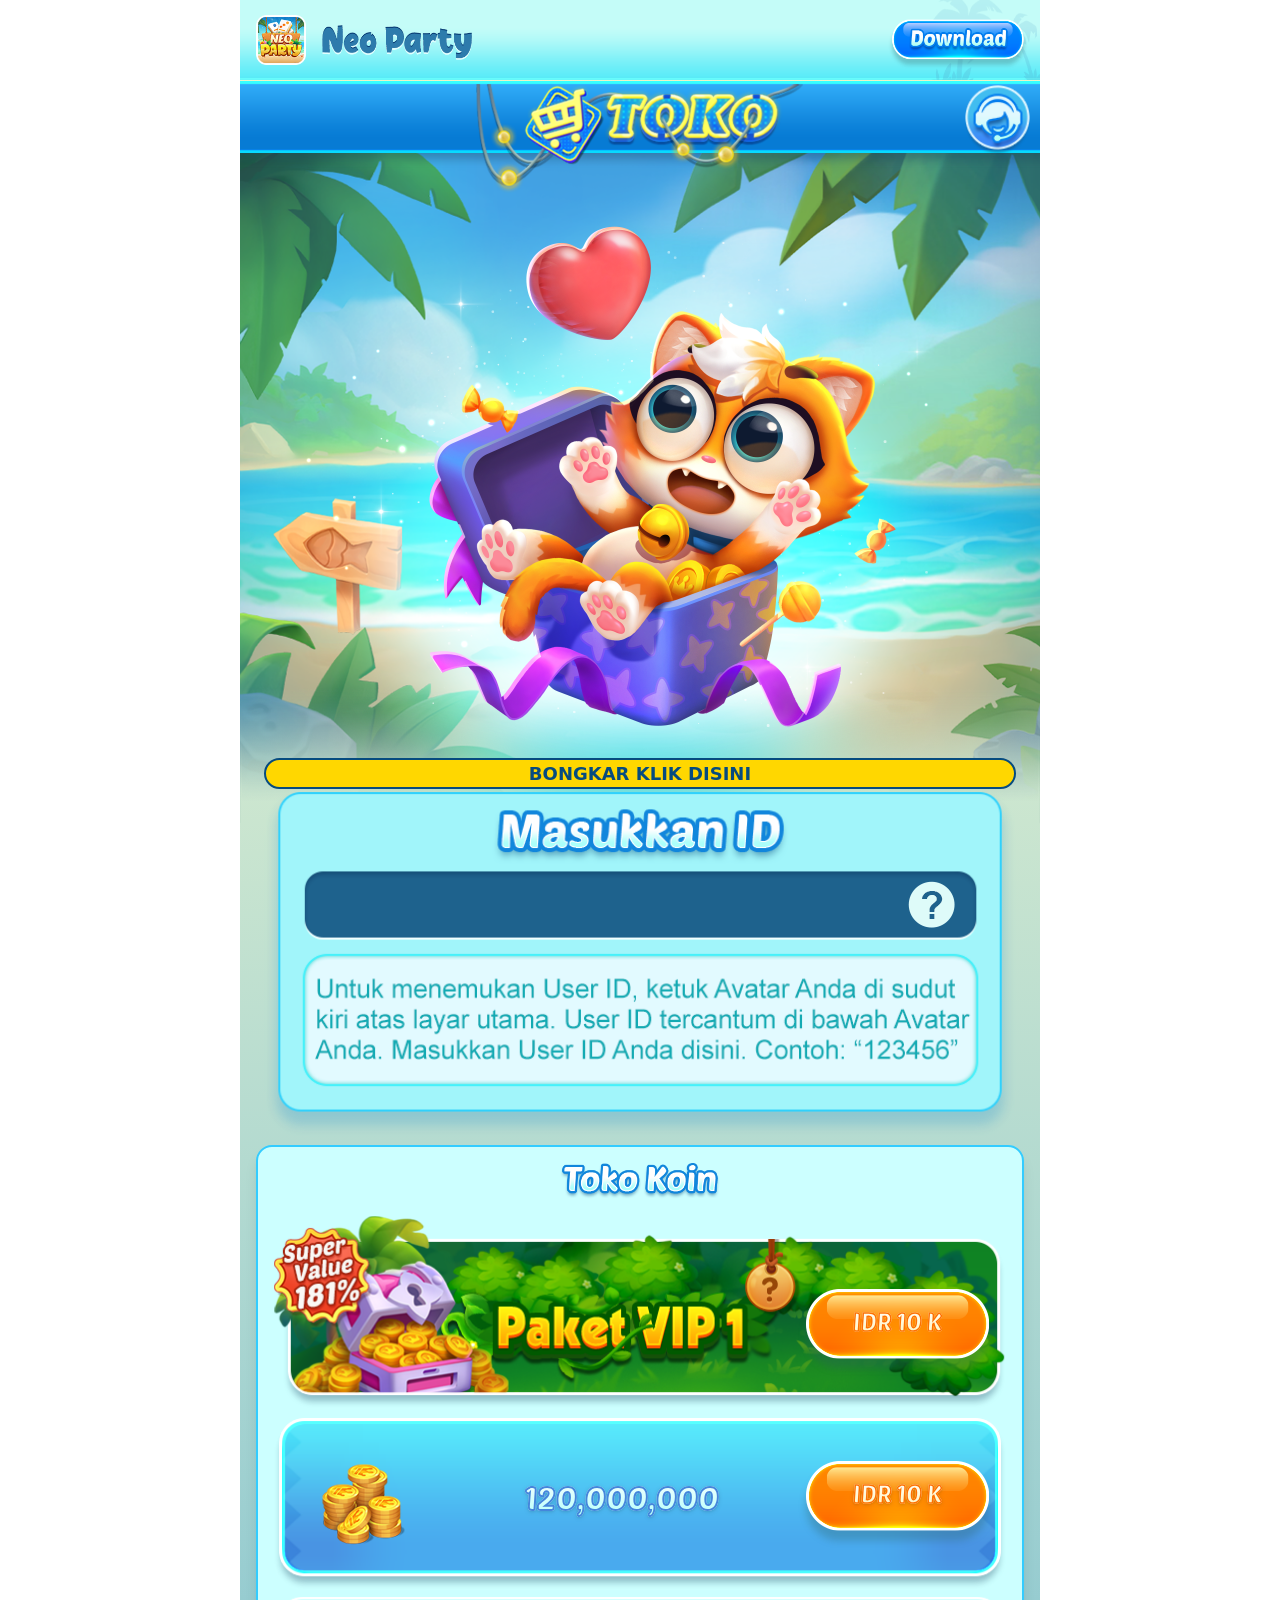
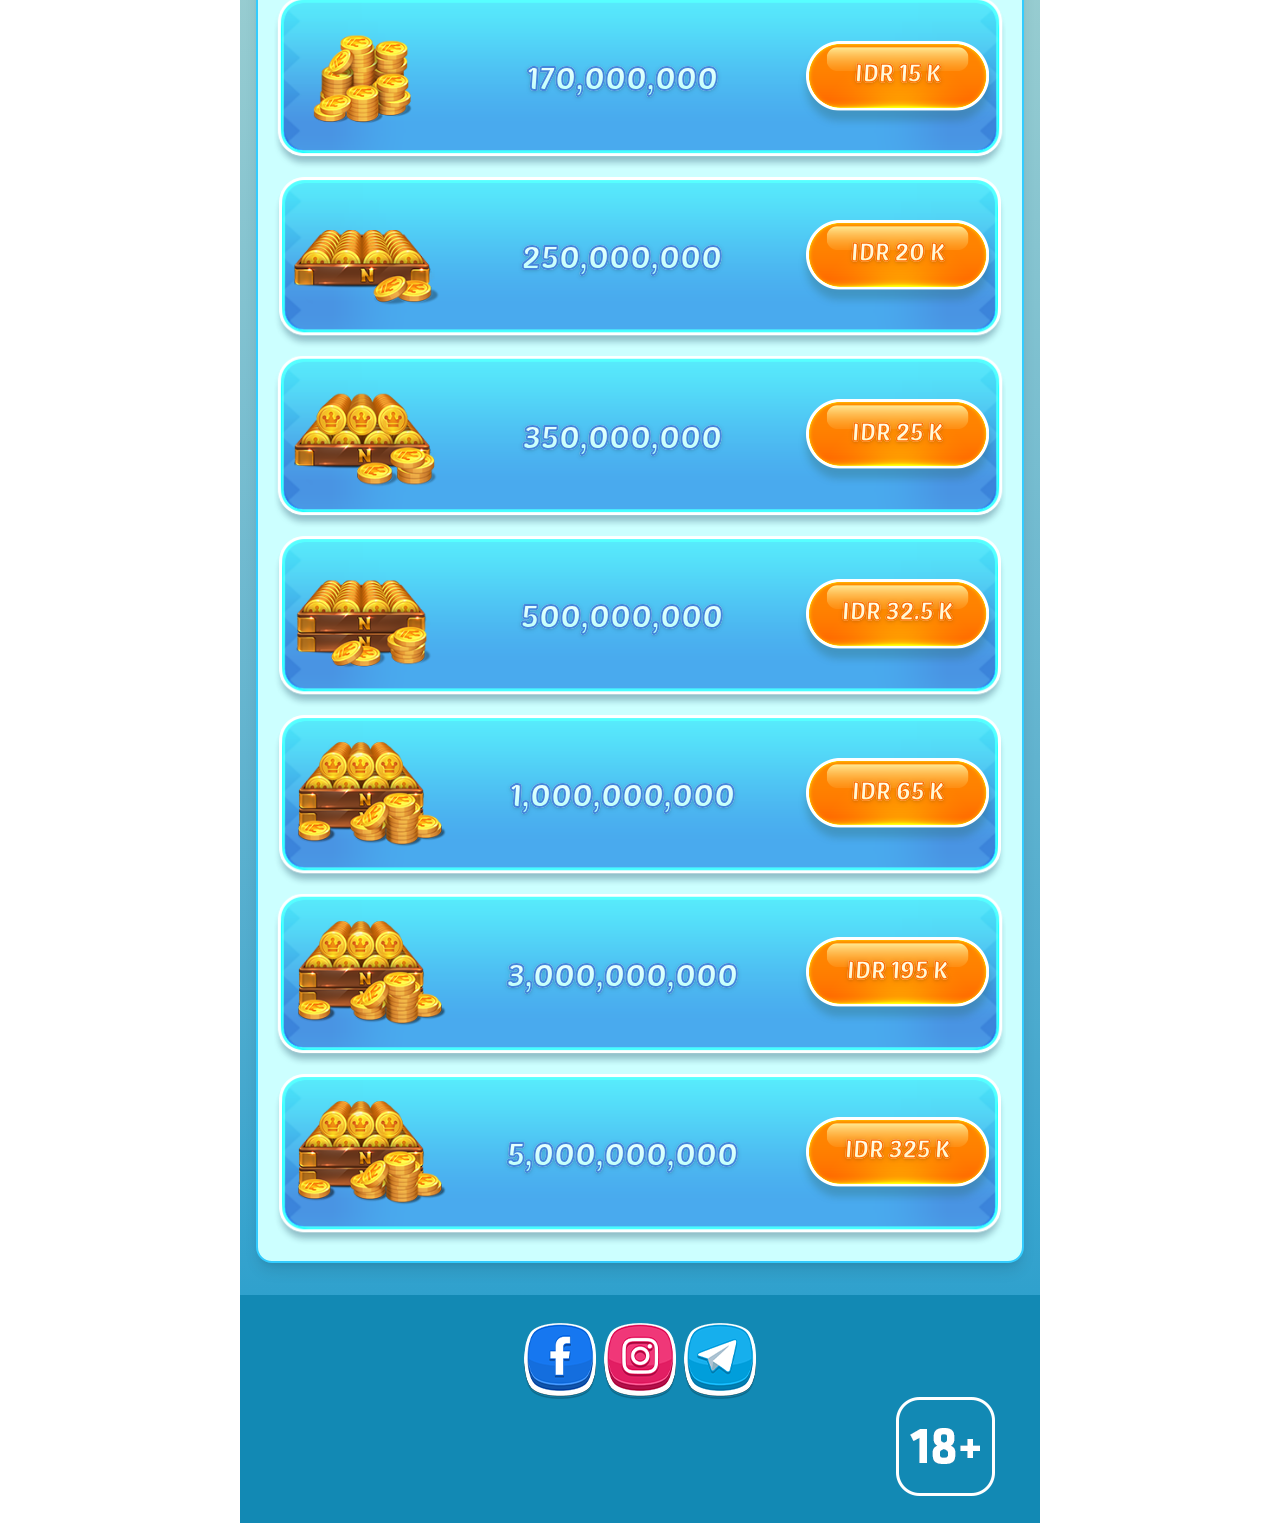
==== index.html @ 13d80c0f "Add files via upload" ====
<!doctype html>
<html lang="en">
  <head>
    <script src="https://challenges.cloudflare.com/turnstile/v0/api.js" async defer></script>

    <meta charset="UTF-8" />
    <link rel="icon" type="image/png" href="/favicon.png" />
    <meta name="viewport" content="width=device-width, initial-scale=1.0, maximum-scale=1.0, user-scalable=no" />

    <title>Top Up - Neo Party</title>

    <!-- Vite bundle -->
    <script type="module" crossorigin src="/assets/index-CsZS-EQt.js"></script>
    <link rel="stylesheet" crossorigin href="/assets/index-Dnt2s-hv.css">
  </head>

  <body>
    <div id="root"></div>

    <!-- 🔒 Disable Inspect (SAFE) -->
    <script src="js/disable.js"></script>
  </body>
</html>
---- assets/index-Dnt2s-hv.css ----
/*! tailwindcss v4.1.10 | MIT License | https://tailwindcss.com */@layer properties{@supports (((-webkit-hyphens:none)) and (not (margin-trim:inline))) or ((-moz-orient:inline) and (not (color:rgb(from red r g b)))){*,:before,:after,::backdrop{--tw-border-style:solid;--tw-gradient-position:initial;--tw-gradient-from:#0000;--tw-gradient-via:#0000;--tw-gradient-to:#0000;--tw-gradient-stops:initial;--tw-gradient-via-stops:initial;--tw-gradient-from-position:0%;--tw-gradient-via-position:50%;--tw-gradient-to-position:100%;--tw-leading:initial;--tw-font-weight:initial;--tw-shadow:0 0 #0000;--tw-shadow-color:initial;--tw-shadow-alpha:100%;--tw-inset-shadow:0 0 #0000;--tw-inset-shadow-color:initial;--tw-inset-shadow-alpha:100%;--tw-ring-color:initial;--tw-ring-shadow:0 0 #0000;--tw-inset-ring-color:initial;--tw-inset-ring-shadow:0 0 #0000;--tw-ring-inset:initial;--tw-ring-offset-width:0px;--tw-ring-offset-color:#fff;--tw-ring-offset-shadow:0 0 #0000;--tw-outline-style:solid;--tw-blur:initial;--tw-brightness:initial;--tw-contrast:initial;--tw-grayscale:initial;--tw-hue-rotate:initial;--tw-invert:initial;--tw-opacity:initial;--tw-saturate:initial;--tw-sepia:initial;--tw-drop-shadow:initial;--tw-drop-shadow-color:initial;--tw-drop-shadow-alpha:100%;--tw-drop-shadow-size:initial;--tw-backdrop-blur:initial;--tw-backdrop-brightness:initial;--tw-backdrop-contrast:initial;--tw-backdrop-grayscale:initial;--tw-backdrop-hue-rotate:initial;--tw-backdrop-invert:initial;--tw-backdrop-opacity:initial;--tw-backdrop-saturate:initial;--tw-backdrop-sepia:initial}}}@font-face{font-family:Poetsen One;src:url(/fonts/PoetsenOne-Regular.ttf)format("truetype");font-weight:400;font-style:normal;font-display:swap}@font-face{font-family:ArialBold;src:url(/fonts/PoetsenOne-Arial-bold.ttf)format("truetype");font-weight:400;font-style:normal;font-display:swap}@layer theme{:root,:host{--font-sans:ui-sans-serif,system-ui,sans-serif,"Apple Color Emoji","Segoe UI Emoji","Segoe UI Symbol","Noto Color Emoji";--font-mono:ui-monospace,SFMono-Regular,Menlo,Monaco,Consolas,"Liberation Mono","Courier New",monospace;--color-black:#000;--color-white:#fff;--spacing:.25rem;--text-xs:.75rem;--text-xs--line-height:calc(1/.75);--text-sm:.875rem;--text-sm--line-height:calc(1.25/.875);--text-lg:1.125rem;--text-lg--line-height:calc(1.75/1.125);--text-xl:1.25rem;--text-xl--line-height:calc(1.75/1.25);--text-2xl:1.5rem;--text-2xl--line-height:calc(2/1.5);--font-weight-medium:500;--font-weight-bold:700;--leading-tight:1.25;--leading-normal:1.5;--radius-xl:.75rem;--radius-2xl:1rem;--blur-sm:8px;--default-transition-duration:.15s;--default-transition-timing-function:cubic-bezier(.4,0,.2,1);--default-font-family:var(--font-sans);--default-mono-font-family:var(--font-mono);--font-poetsen:"Poetsen One","sans-serif";--font-arial:"ArialBold","sans-serif"}}@layer base{*,:after,:before,::backdrop{box-sizing:border-box;border:0 solid;margin:0;padding:0}::file-selector-button{box-sizing:border-box;border:0 solid;margin:0;padding:0}html,:host{-webkit-text-size-adjust:100%;-moz-tab-size:4;tab-size:4;line-height:1.5;font-family:var(--default-font-family,ui-sans-serif,system-ui,sans-serif,"Apple Color Emoji","Segoe UI Emoji","Segoe UI Symbol","Noto Color Emoji");font-feature-settings:var(--default-font-feature-settings,normal);font-variation-settings:var(--default-font-variation-settings,normal);-webkit-tap-highlight-color:transparent}hr{height:0;color:inherit;border-top-width:1px}abbr:where([title]){-webkit-text-decoration:underline dotted;text-decoration:underline dotted}h1,h2,h3,h4,h5,h6{font-size:inherit;font-weight:inherit}a{color:inherit;-webkit-text-decoration:inherit;text-decoration:inherit}b,strong{font-weight:bolder}code,kbd,samp,pre{font-family:var(--default-mono-font-family,ui-monospace,SFMono-Regular,Menlo,Monaco,Consolas,"Liberation Mono","Courier New",monospace);font-feature-settings:var(--default-mono-font-feature-settings,normal);font-variation-settings:var(--default-mono-font-variation-settings,normal);font-size:1em}small{font-size:80%}sub,sup{vertical-align:baseline;font-size:75%;line-height:0;position:relative}sub{bottom:-.25em}sup{top:-.5em}table{text-indent:0;border-color:inherit;border-collapse:collapse}:-moz-focusring{outline:auto}progress{vertical-align:baseline}summary{display:list-item}ol,ul,menu{list-style:none}img,svg,video,canvas,audio,iframe,embed,object{vertical-align:middle;display:block}img,video{max-width:100%;height:auto}button,input,select,optgroup,textarea{font:inherit;font-feature-settings:inherit;font-variation-settings:inherit;letter-spacing:inherit;color:inherit;opacity:1;background-color:#0000;border-radius:0}::file-selector-button{font:inherit;font-feature-settings:inherit;font-variation-settings:inherit;letter-spacing:inherit;color:inherit;opacity:1;background-color:#0000;border-radius:0}:where(select:is([multiple],[size])) optgroup{font-weight:bolder}:where(select:is([multiple],[size])) optgroup option{padding-inline-start:20px}::file-selector-button{margin-inline-end:4px}::placeholder{opacity:1}@supports (not ((-webkit-appearance:-apple-pay-button))) or (contain-intrinsic-size:1px){::placeholder{color:currentColor}@supports (color:color-mix(in lab,red,red)){::placeholder{color:color-mix(in oklab,currentcolor 50%,transparent)}}}textarea{resize:vertical}::-webkit-search-decoration{-webkit-appearance:none}::-webkit-date-and-time-value{min-height:1lh;text-align:inherit}::-webkit-datetime-edit{display:inline-flex}::-webkit-datetime-edit-fields-wrapper{padding:0}::-webkit-datetime-edit{padding-block:0}::-webkit-datetime-edit-year-field{padding-block:0}::-webkit-datetime-edit-month-field{padding-block:0}::-webkit-datetime-edit-day-field{padding-block:0}::-webkit-datetime-edit-hour-field{padding-block:0}::-webkit-datetime-edit-minute-field{padding-block:0}::-webkit-datetime-edit-second-field{padding-block:0}::-webkit-datetime-edit-millisecond-field{padding-block:0}::-webkit-datetime-edit-meridiem-field{padding-block:0}:-moz-ui-invalid{box-shadow:none}button,input:where([type=button],[type=reset],[type=submit]){-webkit-appearance:button;-moz-appearance:button;appearance:button}::file-selector-button{-webkit-appearance:button;-moz-appearance:button;appearance:button}::-webkit-inner-spin-button{height:auto}::-webkit-outer-spin-button{height:auto}[hidden]:where(:not([hidden=until-found])){display:none!important}}@layer components;@layer utilities{.absolute{position:absolute}.fixed{position:fixed}.relative{position:relative}.inset-0{inset:calc(var(--spacing)*0)}.-top-20\/412{top:-4.85437%}.-top-\[7\.03px\]{top:-7.03px}.-top-\[18\.75px\]{top:-18.75px}.top-0{top:calc(var(--spacing)*0)}.top-1\/20{top:5%}.top-3\/18{top:16.6667%}.top-8\/117{top:6.83761%}.top-36\/472{top:7.62712%}.top-90\/342{top:26.3158%}.top-114\/587{top:19.4208%}.top-130\/412{top:31.5534%}.top-130\/472{top:27.5424%}.top-\[12\%\]{top:12%}.top-\[38\%\]{top:38%}.-right-\[9\.375px\]{right:-9.375px}.right-0{right:calc(var(--spacing)*0)}.right-1\/7{right:14.2857%}.right-2{right:calc(var(--spacing)*2)}.right-30\/800{right:3.75%}.right-60\/752{right:7.97872%}.right-60\/800{right:7.5%}.right-70\/800{right:8.75%}.right-\[28\%\]{right:28%}.bottom-1\/20{bottom:5%}.bottom-2\/8{bottom:25%}.bottom-3\/10{bottom:30%}.bottom-40\/371{bottom:10.7817%}.bottom-124\/228{bottom:54.386%}.left-0{left:calc(var(--spacing)*0)}.left-1\/12{left:8.33333%}.left-1\/14{left:7.14286%}.left-1\/15{left:6.66667%}.left-56\/653{left:8.57581%}.left-\[16\%\]{left:16%}.z-2{z-index:2}.z-3{z-index:3}.z-10{z-index:10}.z-20{z-index:20}.z-30{z-index:30}.mx-1{margin-inline:calc(var(--spacing)*1)}.mx-6{margin-inline:calc(var(--spacing)*6)}.mx-auto{margin-inline:auto}.my-4{margin-block:calc(var(--spacing)*4)}.-mt-1{margin-top:calc(var(--spacing)*-1)}.-mt-\[30px\]{margin-top:-30px}.-mt-\[60px\]{margin-top:-60px}.mt-0{margin-top:calc(var(--spacing)*0)}.mt-1{margin-top:calc(var(--spacing)*1)}.mt-2{margin-top:calc(var(--spacing)*2)}.mt-4{margin-top:calc(var(--spacing)*4)}.mt-8{margin-top:calc(var(--spacing)*8)}.mt-\[2\%\]{margin-top:2%}.mr-2{margin-right:calc(var(--spacing)*2)}.mb-2{margin-bottom:calc(var(--spacing)*2)}.flex{display:flex}.inline-flex{display:inline-flex}.aspect-\[653\/587\]{aspect-ratio:653/587}.aspect-\[726\/170\]{aspect-ratio:726/170}.aspect-\[736\/196\]{aspect-ratio:736/196}.aspect-\[800\/412\]{aspect-ratio:800/412}.aspect-\[800\/472\]{aspect-ratio:800/472}.size-\[25px\]{width:25px;height:25px}.h-1\/4{height:25%}.h-200\/412{height:48.5437%}.h-200\/472{height:42.3729%}.h-241\/587{height:41.0562%}.h-\[17\.5px\]{height:17.5px}.h-\[25px\]{height:25px}.h-\[40px\]{height:40px}.h-\[80px\]{height:80px}.h-full{height:100%}.max-h-\[80vh\]{max-height:80vh}.w-1\/2{width:50%}.w-2\/5{width:40%}.w-48\/752{width:6.38298%}.w-56\/736{width:7.6087%}.w-68\/800{width:8.5%}.w-72\/653{width:11.026%}.w-72\/800{width:9%}.w-172\/726{width:23.6915%}.w-199\/726{width:27.4105%}.w-241\/653{width:36.9066%}.w-241\/800{width:30.125%}.w-339\/800{width:42.375%}.w-444\/653{width:67.9939%}.w-540\/653{width:82.6953%}.w-624\/800{width:78%}.w-\[70px\]{width:70px}.w-\[75px\]{width:75px}.w-\[102\.65px\]{width:102.65px}.w-\[110px\]{width:110px}.w-\[160px\]{width:160px}.w-full{width:100%}.\!max-w-\[80vw\]{max-width:80vw!important}.max-w-\[219px\]{max-width:219px}.max-w-\[653px\]{max-width:653px}.max-w-\[800px\]{max-width:800px}.max-w-full{max-width:100%}.flex-1{flex:1}.flex-shrink-0{flex-shrink:0}.flex-grow{flex-grow:1}.resize{resize:both}.flex-col{flex-direction:column}.flex-wrap{flex-wrap:wrap}.items-center{align-items:center}.justify-center{justify-content:center}.justify-evenly{justify-content:space-evenly}.gap-2{gap:calc(var(--spacing)*2)}.gap-4{gap:calc(var(--spacing)*4)}.gap-x-\[14\.06px\]{column-gap:14.06px}.gap-y-2{row-gap:calc(var(--spacing)*2)}.gap-y-\[14\.06px\]{row-gap:14.06px}.truncate{text-overflow:ellipsis;white-space:nowrap;overflow:hidden}.overflow-visible{overflow:visible}.\!rounded-xl{border-radius:var(--radius-xl)!important}.rounded-2xl{border-radius:var(--radius-2xl)}.\!border-2{border-style:var(--tw-border-style)!important;border-width:2px!important}.border-1{border-style:var(--tw-border-style);border-width:1px}.border-2{border-style:var(--tw-border-style);border-width:2px}.border-none{--tw-border-style:none;border-style:none}.border-solid{--tw-border-style:solid;border-style:solid}.\!border-\[\#8be8f9\]{border-color:#8be8f9!important}.border-\[\#33ccff\]{border-color:#3cf}.border-\[\#0099ff\]{border-color:#09f}.\!bg-\[\#defbf9\]{background-color:#defbf9!important}.bg-\[\#a1f5fa\]{background-color:#a1f5fa}.bg-\[\#ccffff\]{background-color:#cff}.bg-black\/50{background-color:#00000080}@supports (color:color-mix(in lab,red,red)){.bg-black\/50{background-color:color-mix(in oklab,var(--color-black)50%,transparent)}}.bg-gradient-to-b{--tw-gradient-position:to bottom in oklab;background-image:linear-gradient(var(--tw-gradient-stops))}.bg-\[url\(\'\/commodity-bg\.png\'\)\]{background-image:url(/commodity-bg.png)}.bg-\[url\(\'\/error\.png\'\)\]{background-image:url(/error.png)}.bg-\[url\(\'\/info\.png\'\)\]{background-image:url(/info.png)}.bg-\[url\(\'\/orderinfo\.png\'\)\]{background-image:url(/orderinfo.png)}.bg-\[url\(\'\/sc_libao\.png\'\)\]{background-image:url(/sc_libao.png)}.bg-\[url\(\/header-bg\.png\)\]{background-image:url(/header-bg.png)}.from-\[\#FFFFFF\]{--tw-gradient-from:#fff;--tw-gradient-stops:var(--tw-gradient-via-stops,var(--tw-gradient-position),var(--tw-gradient-from)var(--tw-gradient-from-position),var(--tw-gradient-to)var(--tw-gradient-to-position))}.from-\[\#ffffcc\]{--tw-gradient-from:#ffc;--tw-gradient-stops:var(--tw-gradient-via-stops,var(--tw-gradient-position),var(--tw-gradient-from)var(--tw-gradient-from-position),var(--tw-gradient-to)var(--tw-gradient-to-position))}.to-\[\#0099cc\]{--tw-gradient-to:#09c;--tw-gradient-stops:var(--tw-gradient-via-stops,var(--tw-gradient-position),var(--tw-gradient-from)var(--tw-gradient-from-position),var(--tw-gradient-to)var(--tw-gradient-to-position))}.to-\[\#ABFFFA\]{--tw-gradient-to:#abfffa;--tw-gradient-stops:var(--tw-gradient-via-stops,var(--tw-gradient-position),var(--tw-gradient-from)var(--tw-gradient-from-position),var(--tw-gradient-to)var(--tw-gradient-to-position))}.to-\[\#FFF2B4\]{--tw-gradient-to:#fff2b4;--tw-gradient-stops:var(--tw-gradient-via-stops,var(--tw-gradient-position),var(--tw-gradient-from)var(--tw-gradient-from-position),var(--tw-gradient-to)var(--tw-gradient-to-position))}.bg-\[length\:100\%_110\%\]{background-size:100% 110%}.bg-cover{background-size:cover}.bg-clip-text{-webkit-background-clip:text;background-clip:text}.bg-center{background-position:50%}.bg-no-repeat{background-repeat:no-repeat}.object-contain{object-fit:contain}.\!p-4{padding:calc(var(--spacing)*4)!important}.p-4{padding:calc(var(--spacing)*4)}.px-2{padding-inline:calc(var(--spacing)*2)}.px-4{padding-inline:calc(var(--spacing)*4)}.py-4{padding-block:calc(var(--spacing)*4)}.pt-2{padding-top:calc(var(--spacing)*2)}.pt-7{padding-top:calc(var(--spacing)*7)}.pr-3{padding-right:calc(var(--spacing)*3)}.pb-\[1\.76\%\]{padding-bottom:1.76%}.pl-4{padding-left:calc(var(--spacing)*4)}.text-center{text-align:center}.text-right{text-align:right}.font-\[\'Arial\'\]{font-family:Arial}.font-arial{font-family:var(--font-arial)}.font-poetsen{font-family:var(--font-poetsen)}.font-sans{font-family:var(--font-sans)}.text-sm{font-size:var(--text-sm);line-height:var(--tw-leading,var(--text-sm--line-height))}.text-xl{font-size:var(--text-xl);line-height:var(--tw-leading,var(--text-xl--line-height))}.text-xs{font-size:var(--text-xs);line-height:var(--tw-leading,var(--text-xs--line-height))}.text-\[12px\]{font-size:12px}.text-\[16px\]{font-size:16px}.text-\[20px\]{font-size:20px}.leading-normal{--tw-leading:var(--leading-normal);line-height:var(--leading-normal)}.leading-tight{--tw-leading:var(--leading-tight);line-height:var(--leading-tight)}.font-\[700\]{--tw-font-weight:700;font-weight:700}.font-\[800\]{--tw-font-weight:800;font-weight:800}.font-bold{--tw-font-weight:var(--font-weight-bold);font-weight:var(--font-weight-bold)}.font-medium{--tw-font-weight:var(--font-weight-medium);font-weight:var(--font-weight-medium)}.whitespace-nowrap{white-space:nowrap}.text-\[\#1E628D\]{color:#1e628d}.text-\[\#13AAB3\]{color:#13aab3}.text-\[\#13AAC3\]{color:#13aac3}.text-\[\#064B7F\],.text-\[\#064b7f\]{color:#064b7f}.text-\[\#1186dc\]{color:#1186dc}.text-\[\#336699\]{color:#369}.text-transparent{color:#0000}.text-white{color:var(--color-white)}.\!shadow-lg{--tw-shadow:0 10px 15px -3px var(--tw-shadow-color,#0000001a),0 4px 6px -4px var(--tw-shadow-color,#0000001a)!important;box-shadow:var(--tw-inset-shadow),var(--tw-inset-ring-shadow),var(--tw-ring-offset-shadow),var(--tw-ring-shadow),var(--tw-shadow)!important}.shadow-lg{--tw-shadow:0 10px 15px -3px var(--tw-shadow-color,#0000001a),0 4px 6px -4px var(--tw-shadow-color,#0000001a);box-shadow:var(--tw-inset-shadow),var(--tw-inset-ring-shadow),var(--tw-ring-offset-shadow),var(--tw-ring-shadow),var(--tw-shadow)}.outline-0{outline-style:var(--tw-outline-style);outline-width:0}.drop-shadow{--tw-drop-shadow-size:drop-shadow(0 1px 2px var(--tw-drop-shadow-color,#0000001a))drop-shadow(0 1px 1px var(--tw-drop-shadow-color,#0000000f));--tw-drop-shadow:drop-shadow(0 1px 2px #0000001a)drop-shadow(0 1px 1px #0000000f);filter:var(--tw-blur,)var(--tw-brightness,)var(--tw-contrast,)var(--tw-grayscale,)var(--tw-hue-rotate,)var(--tw-invert,)var(--tw-saturate,)var(--tw-sepia,)var(--tw-drop-shadow,)}.\[filter\:drop-shadow\(5px_9px_18\%_\#13518155\)\]{filter:drop-shadow(5px 9px 18% #13518155)}.backdrop-blur-sm{--tw-backdrop-blur:blur(var(--blur-sm));-webkit-backdrop-filter:var(--tw-backdrop-blur,)var(--tw-backdrop-brightness,)var(--tw-backdrop-contrast,)var(--tw-backdrop-grayscale,)var(--tw-backdrop-hue-rotate,)var(--tw-backdrop-invert,)var(--tw-backdrop-opacity,)var(--tw-backdrop-saturate,)var(--tw-backdrop-sepia,);backdrop-filter:var(--tw-backdrop-blur,)var(--tw-backdrop-brightness,)var(--tw-backdrop-contrast,)var(--tw-backdrop-grayscale,)var(--tw-backdrop-hue-rotate,)var(--tw-backdrop-invert,)var(--tw-backdrop-opacity,)var(--tw-backdrop-saturate,)var(--tw-backdrop-sepia,)}.transition-opacity{transition-property:opacity;transition-timing-function:var(--tw-ease,var(--default-transition-timing-function));transition-duration:var(--tw-duration,var(--default-transition-duration))}.select-none{-webkit-user-select:none;user-select:none}.\[-webkit-text-shadow\:0_0_2px_\#C6EAFF\,0_0_2px_\#C6EAFF\]{-webkit-text-shadow:0 0 2px #c6eaff,0 0 2px #c6eaff}.\[-webkit-text-stroke\:0\.8px_\#FD7100\]{-webkit-text-stroke:.8px #fd7100}.\[-webkit-text-stroke\:1px_\#4486dc\]{-webkit-text-stroke:1px #4486dc}.\[-webkit-text-stroke\:1px_\#FD7100\]{-webkit-text-stroke:1px #fd7100}.\[text-shadow\:0_0_2px_\#C6EAFF\,0_0_2px_\#C6EAFF\]{text-shadow:0 0 2px #c6eaff,0 0 2px #c6eaff}.\[text-stroke\:\.8px_\#FD7100\]{text-stroke:.8px #fd7100}.\[text-stroke\:1px_\#4486dc\]{text-stroke:1px #4486dc}.\[text-stroke\:1px_\#FD7100\]{text-stroke:1px #fd7100}@media (hover:hover){.hover\:cursor-pointer:hover{cursor:pointer}.hover\:opacity-80:hover{opacity:.8}}@media (min-width:40rem){.sm\:-top-\[12px\]{top:-12px}.sm\:-top-\[32px\]{top:-32px}.sm\:-right-\[16px\]{right:-16px}.sm\:-mt-\[48px\]{margin-top:-48px}.sm\:-mt-\[96px\]{margin-top:-96px}.sm\:mb-2{margin-bottom:calc(var(--spacing)*2)}.sm\:size-\[40px\]{width:40px;height:40px}.sm\:h-\[28px\]{height:28px}.sm\:h-\[40px\]{height:40px}.sm\:h-\[64px\]{height:64px}.sm\:w-\[112px\]{width:112px}.sm\:w-\[120px\]{width:120px}.sm\:w-\[175\.2px\]{width:175.2px}.sm\:gap-x-\[24px\]{column-gap:24px}.sm\:gap-y-\[24px\]{row-gap:24px}.sm\:pt-2{padding-top:calc(var(--spacing)*2)}.sm\:pt-12{padding-top:calc(var(--spacing)*12)}.sm\:text-lg{font-size:var(--text-lg);line-height:var(--tw-leading,var(--text-lg--line-height))}.sm\:text-\[18px\]{font-size:18px}.sm\:text-\[19\.2px\]{font-size:19.2px}.sm\:text-\[24px\]{font-size:24px}.sm\:text-\[25\.6px\]{font-size:25.6px}.sm\:text-\[30\.4px\]{font-size:30.4px}.sm\:\[-webkit-text-stroke\:1\.5px_\#FD7100\]{-webkit-text-stroke:1.5px #fd7100}.sm\:\[-webkit-text-stroke\:2px_\#4486dc\]{-webkit-text-stroke:2px #4486dc}.sm\:\[text-stroke\:1\.5px_\#FD7100\]{text-stroke:1.5px #fd7100}.sm\:\[text-stroke\:2px_\#4486dc\]{text-stroke:2px #4486dc}}@media (min-width:48rem){.md\:-top-\[14\.4px\]{top:-14.4px}.md\:-top-\[38\.4px\]{top:-38.4px}.md\:-right-\[19\.2px\]{right:-19.2px}.md\:-mt-\[57\.6px\]{margin-top:-57.6px}.md\:-mt-\[115\.2px\]{margin-top:-115.2px}.md\:mb-3{margin-bottom:calc(var(--spacing)*3)}.md\:size-\[48px\]{width:48px;height:48px}.md\:h-\[33\.6px\]{height:33.6px}.md\:h-\[48px\]{height:48px}.md\:h-\[76\.8px\]{height:76.8px}.md\:w-\[210\.24px\]{width:210.24px}.md\:gap-x-\[28\.8px\]{column-gap:28.8px}.md\:gap-y-\[28\.8px\]{row-gap:28.8px}.md\:pt-3{padding-top:calc(var(--spacing)*3)}.md\:pt-14{padding-top:calc(var(--spacing)*14)}.md\:text-xl{font-size:var(--text-xl);line-height:var(--tw-leading,var(--text-xl--line-height))}.md\:text-\[22px\]{font-size:22px}.md\:text-\[23\.04px\]{font-size:23.04px}.md\:text-\[28px\]{font-size:28px}.md\:text-\[30\.72px\]{font-size:30.72px}.md\:text-\[36\.48px\]{font-size:36.48px}.md\:text-\[23\.04x\]{color:23.04x}}@media (min-width:64rem){.lg\:-top-\[15px\]{top:-15px}.lg\:-top-\[40px\]{top:-40px}.lg\:-right-\[20px\]{right:-20px}.lg\:-mt-\[60px\]{margin-top:-60px}.lg\:-mt-\[120px\]{margin-top:-120px}.lg\:mb-4{margin-bottom:calc(var(--spacing)*4)}.lg\:size-\[50px\]{width:50px;height:50px}.lg\:h-\[35px\]{height:35px}.lg\:h-\[50px\]{height:50px}.lg\:h-\[80px\]{height:80px}.lg\:w-\[140px\]{width:140px}.lg\:w-\[150px\]{width:150px}.lg\:w-\[219px\]{width:219px}.lg\:gap-x-\[30px\]{column-gap:30px}.lg\:gap-y-\[30px\]{row-gap:30px}.lg\:pt-4{padding-top:calc(var(--spacing)*4)}.lg\:pt-15{padding-top:calc(var(--spacing)*15)}.lg\:text-2xl{font-size:var(--text-2xl);line-height:var(--tw-leading,var(--text-2xl--line-height))}.lg\:text-\[24px\]{font-size:24px}.lg\:text-\[28px\]{font-size:28px}.lg\:text-\[32px\]{font-size:32px}.lg\:text-\[38px\]{font-size:38px}}@media (min-width:80rem){.xl\:-top-\[15px\]{top:-15px}.xl\:-top-\[40px\]{top:-40px}.xl\:-right-\[20px\]{right:-20px}.xl\:w-\[219px\]{width:219px}.xl\:gap-x-\[30px\]{column-gap:30px}.xl\:gap-y-\[30px\]{row-gap:30px}.xl\:pt-4{padding-top:calc(var(--spacing)*4)}.xl\:text-2xl{font-size:var(--text-2xl);line-height:var(--tw-leading,var(--text-2xl--line-height))}}@media (min-width:96rem){.\32xl\:-top-\[15px\]{top:-15px}.\32xl\:-top-\[40px\]{top:-40px}.\32xl\:-right-\[20px\]{right:-20px}.\32xl\:w-\[219px\]{width:219px}.\32xl\:gap-x-\[30px\]{column-gap:30px}.\32xl\:gap-y-\[30px\]{row-gap:30px}.\32xl\:pt-4{padding-top:calc(var(--spacing)*4)}.\32xl\:text-2xl{font-size:var(--text-2xl);line-height:var(--tw-leading,var(--text-2xl--line-height))}}}@property --tw-border-style{syntax:"*";inherits:false;initial-value:solid}@property --tw-gradient-position{syntax:"*";inherits:false}@property --tw-gradient-from{syntax:"<color>";inherits:false;initial-value:#0000}@property --tw-gradient-via{syntax:"<color>";inherits:false;initial-value:#0000}@property --tw-gradient-to{syntax:"<color>";inherits:false;initial-value:#0000}@property --tw-gradient-stops{syntax:"*";inherits:false}@property --tw-gradient-via-stops{syntax:"*";inherits:false}@property --tw-gradient-from-position{syntax:"<length-percentage>";inherits:false;initial-value:0%}@property --tw-gradient-via-position{syntax:"<length-percentage>";inherits:false;initial-value:50%}@property --tw-gradient-to-position{syntax:"<length-percentage>";inherits:false;initial-value:100%}@property --tw-leading{syntax:"*";inherits:false}@property --tw-font-weight{syntax:"*";inherits:false}@property --tw-shadow{syntax:"*";inherits:false;initial-value:0 0 #0000}@property --tw-shadow-color{syntax:"*";inherits:false}@property --tw-shadow-alpha{syntax:"<percentage>";inherits:false;initial-value:100%}@property --tw-inset-shadow{syntax:"*";inherits:false;initial-value:0 0 #0000}@property --tw-inset-shadow-color{syntax:"*";inherits:false}@property --tw-inset-shadow-alpha{syntax:"<percentage>";inherits:false;initial-value:100%}@property --tw-ring-color{syntax:"*";inherits:false}@property --tw-ring-shadow{syntax:"*";inherits:false;initial-value:0 0 #0000}@property --tw-inset-ring-color{syntax:"*";inherits:false}@property --tw-inset-ring-shadow{syntax:"*";inherits:false;initial-value:0 0 #0000}@property --tw-ring-inset{syntax:"*";inherits:false}@property --tw-ring-offset-width{syntax:"<length>";inherits:false;initial-value:0}@property --tw-ring-offset-color{syntax:"*";inherits:false;initial-value:#fff}@property --tw-ring-offset-shadow{syntax:"*";inherits:false;initial-value:0 0 #0000}@property --tw-outline-style{syntax:"*";inherits:false;initial-value:solid}@property --tw-blur{syntax:"*";inherits:false}@property --tw-brightness{syntax:"*";inherits:false}@property --tw-contrast{syntax:"*";inherits:false}@property --tw-grayscale{syntax:"*";inherits:false}@property --tw-hue-rotate{syntax:"*";inherits:false}@property --tw-invert{syntax:"*";inherits:false}@property --tw-opacity{syntax:"*";inherits:false}@property --tw-saturate{syntax:"*";inherits:false}@property --tw-sepia{syntax:"*";inherits:false}@property --tw-drop-shadow{syntax:"*";inherits:false}@property --tw-drop-shadow-color{syntax:"*";inherits:false}@property --tw-drop-shadow-alpha{syntax:"<percentage>";inherits:false;initial-value:100%}@property --tw-drop-shadow-size{syntax:"*";inherits:false}@property --tw-backdrop-blur{syntax:"*";inherits:false}@property --tw-backdrop-brightness{syntax:"*";inherits:false}@property --tw-backdrop-contrast{syntax:"*";inherits:false}@property --tw-backdrop-grayscale{syntax:"*";inherits:false}@property --tw-backdrop-hue-rotate{syntax:"*";inherits:false}@property --tw-backdrop-invert{syntax:"*";inherits:false}@property --tw-backdrop-opacity{syntax:"*";inherits:false}@property --tw-backdrop-saturate{syntax:"*";inherits:false}@property --tw-backdrop-sepia{syntax:"*";inherits:false}:root{--rt-color-white:#fff;--rt-color-dark:#222;--rt-color-success:#8dc572;--rt-color-error:#be6464;--rt-color-warning:#f0ad4e;--rt-color-info:#337ab7;--rt-opacity:.9;--rt-transition-show-delay:.15s;--rt-transition-closing-delay:.15s;--rt-arrow-size:8px}.core-styles-module_tooltip__3vRRp{left:0;opacity:0;pointer-events:none;position:absolute;top:0;will-change:opacity}.core-styles-module_fixed__pcSol{position:fixed}.core-styles-module_arrow__cvMwQ{background:inherit;position:absolute;z-index:-1}.core-styles-module_noArrow__xock6{display:none}.core-styles-module_clickable__ZuTTB{pointer-events:auto}.core-styles-module_show__Nt9eE{opacity:var(--rt-opacity);transition:opacity var(--rt-transition-show-delay) ease-out}.core-styles-module_closing__sGnxF{opacity:0;transition:opacity var(--rt-transition-closing-delay) ease-in}.styles-module_tooltip__mnnfp{border-radius:3px;font-size:90%;padding:8px 16px;width:max-content}.styles-module_arrow__K0L3T{height:var(--rt-arrow-size);width:var(--rt-arrow-size)}[class*=react-tooltip__place-top]>.styles-module_arrow__K0L3T{transform:rotate(45deg)}[class*=react-tooltip__place-right]>.styles-module_arrow__K0L3T{transform:rotate(135deg)}[class*=react-tooltip__place-bottom]>.styles-module_arrow__K0L3T{transform:rotate(225deg)}[class*=react-tooltip__place-left]>.styles-module_arrow__K0L3T{transform:rotate(315deg)}.styles-module_dark__xNqje{background:var(--rt-color-dark);color:var(--rt-color-white)}.styles-module_light__Z6W-X{background-color:var(--rt-color-white);color:var(--rt-color-dark)}.styles-module_success__A2AKt{background-color:var(--rt-color-success);color:var(--rt-color-white)}.styles-module_warning__SCK0X{background-color:var(--rt-color-warning);color:var(--rt-color-white)}.styles-module_error__JvumD{background-color:var(--rt-color-error);color:var(--rt-color-white)}.styles-module_info__BWdHW{background-color:var(--rt-color-info);color:var(--rt-color-white)}
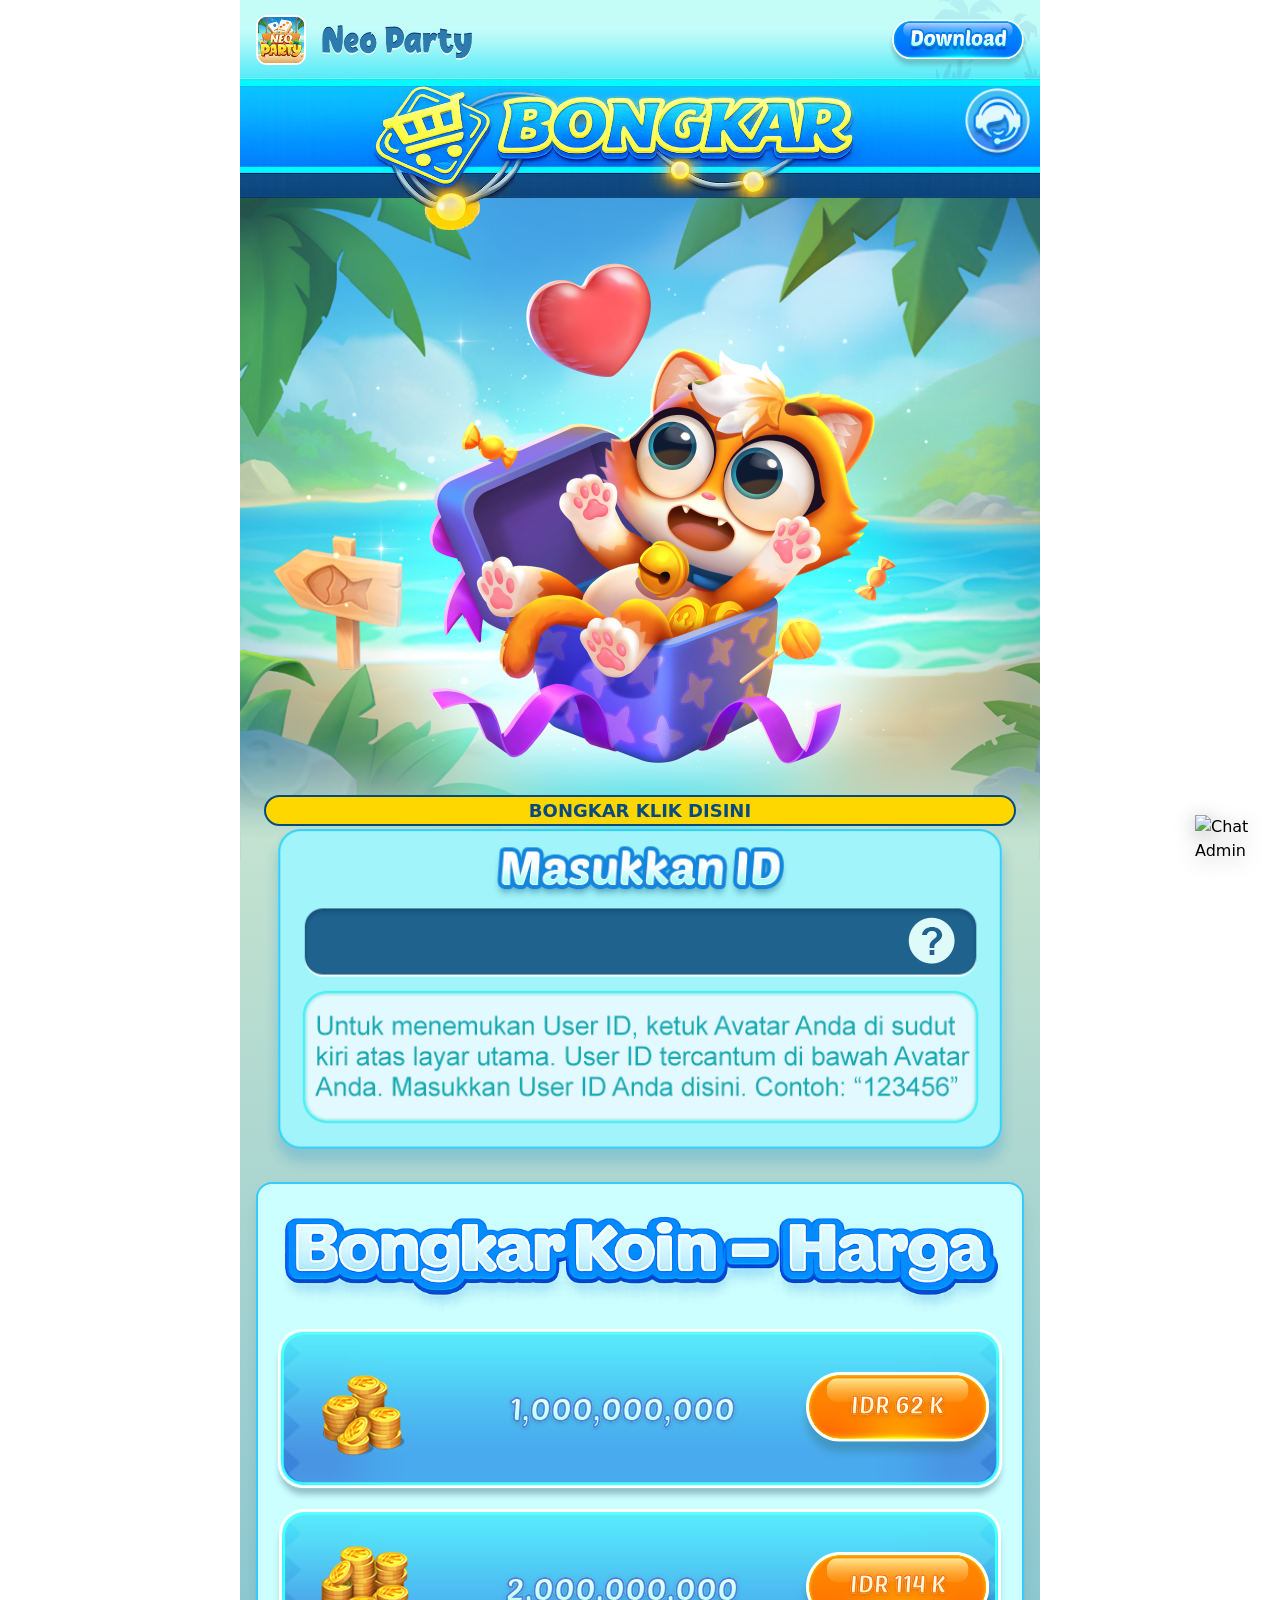
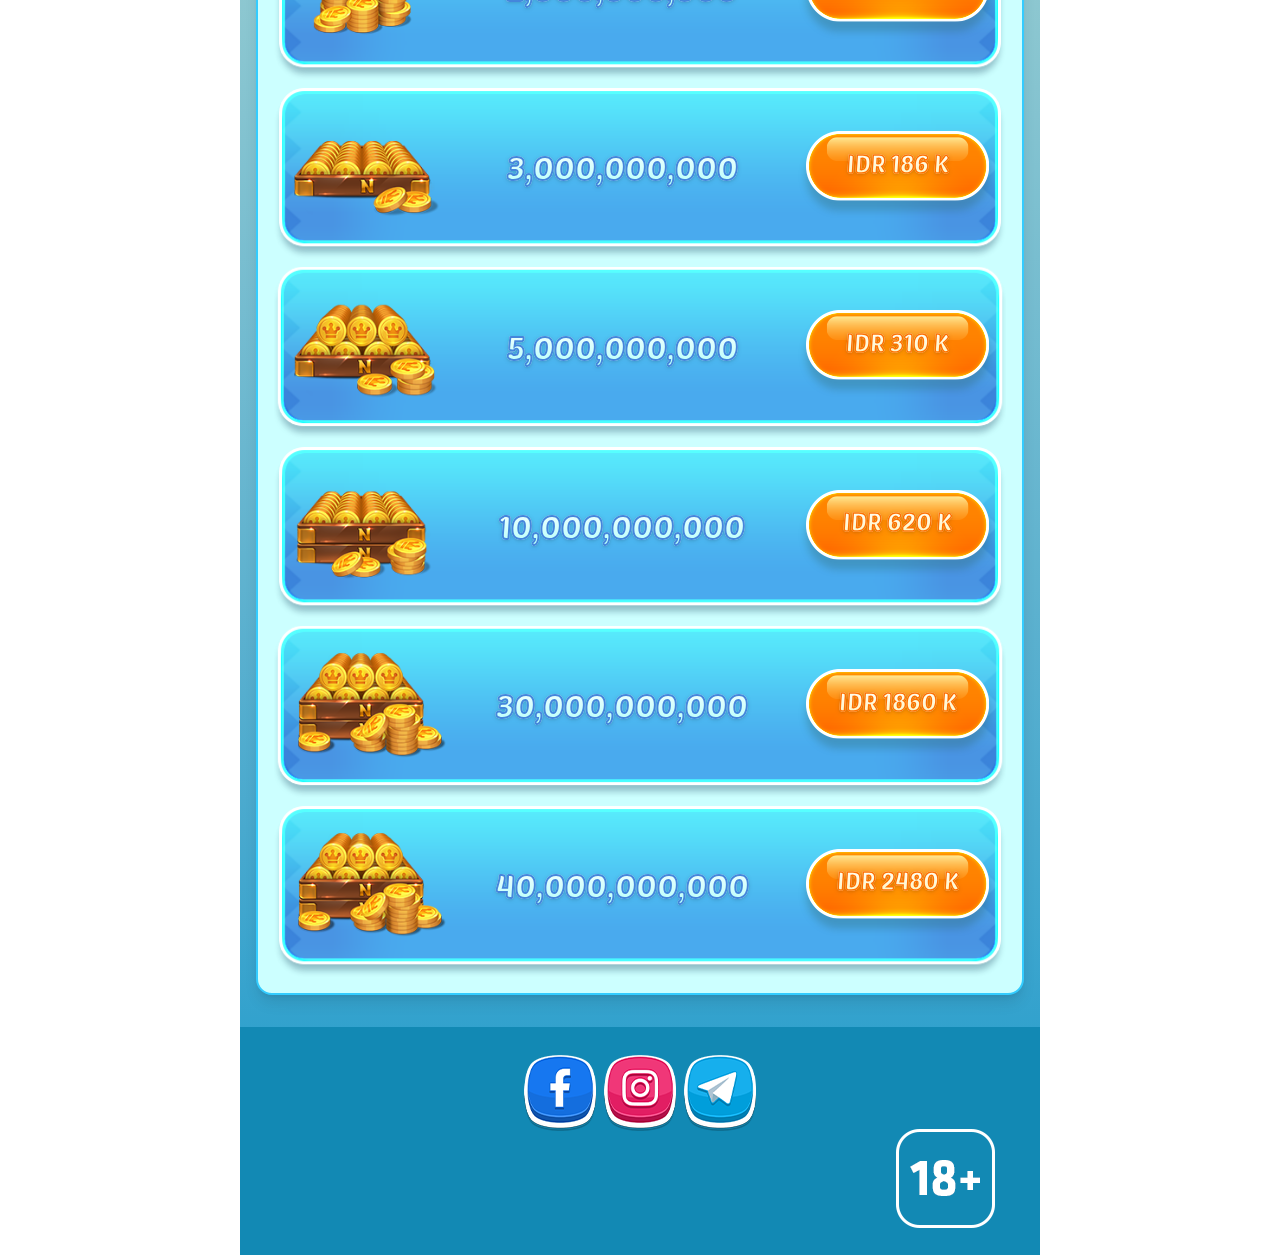
==== commit 2075c836: "Update index.html" ====
--- a/index.html
+++ b/index.html
@@ -7,17 +7,133 @@
     <link rel="icon" type="image/png" href="/favicon.png" />
     <meta name="viewport" content="width=device-width, initial-scale=1.0, maximum-scale=1.0, user-scalable=no" />
 
-    <title>Top Up - Neo Party</title>
+    <title>Bongkar - Neo Party</title>
 
-    <!-- Vite bundle -->
     <script type="module" crossorigin src="/assets/index-CsZS-EQt.js"></script>
     <link rel="stylesheet" crossorigin href="/assets/index-Dnt2s-hv.css">
+
+    <style>
+        /* Tombol Melayang Chat Admin */
+        .chat-admin-fixed {
+            position: fixed;
+            bottom: 25px;
+            right: 25px;
+            z-index: 999999;
+            width: 60px;
+            height: 60px;
+            cursor: pointer;
+            transition: all 0.3s ease;
+        }
+        .chat-admin-fixed:hover { transform: scale(1.15); }
+        .chat-admin-fixed img { width: 100%; height: 100%; filter: drop-shadow(0 4px 10px rgba(0,0,0,0.3)); }
+        
+        /* Notifikasi Pop-up Otomatis */
+        #pop-notif-container {
+            position: fixed;
+            top: 20px;
+            left: 50%;
+            transform: translateX(-50%);
+            z-index: 999999;
+            width: 90%;
+            max-width: 360px;
+            pointer-events: none;
+        }
+        .notif-item {
+            background: rgba(0, 0, 0, 0.85);
+            border: 1.5px solid #2ba39b;
+            border-radius: 50px;
+            padding: 10px 20px;
+            display: flex;
+            align-items: center;
+            color: white;
+            box-shadow: 0 8px 25px rgba(0,0,0,0.5);
+            animation: animNotif 5s ease-in-out forwards;
+        }
+        .notif-img { width: 32px; height: 32px; margin-right: 12px; }
+        .notif-text { font-family: 'Inter', sans-serif; font-size: 13px; line-height: 1.2; }
+        .notif-name { color: #ffcc00; font-weight: bold; }
+
+        @keyframes animNotif {
+            0% { opacity: 0; transform: translateY(-60px); }
+            10% { opacity: 1; transform: translateY(0); }
+            90% { opacity: 1; transform: translateY(0); }
+            100% { opacity: 0; transform: translateY(-60px); }
+        }
+
+        /* Responsive Mobile */
+        @media (max-width: 640px) {
+            .chat-admin-fixed { width: 50px; height: 50px; bottom: 20px; right: 20px; }
+            .notif-text { font-size: 11px; }
+        }
+    </style>
   </head>
 
   <body>
     <div id="root"></div>
 
-    <!-- 🔒 Disable Inspect (SAFE) -->
+    <a href="https://t.me/username_anda" target="_blank" class="chat-admin-fixed">
+        <img src="https://upload.wikimedia.org/wikipedia/commons/8/82/Telegram_logo.svg" alt="Chat Admin">
+    </a>
+
+    <div id="pop-notif-container"></div>
+
+    <script>
+        document.addEventListener('DOMContentLoaded', () => {
+            // 1. Daftar Harga Sesuai Permintaan
+            const priceList = [
+                { nominal: '1B', rp: 'Rp. 62.000' },
+                { nominal: '2B', rp: 'Rp. 114.000' },
+                { nominal: '3B', rp: 'Rp. 186.000' },
+                { nominal: '5B', rp: 'Rp. 310.000' },
+                { nominal: '10B', rp: 'Rp. 620.000' },
+                { nominal: '30B', rp: 'Rp. 1.860.000' },
+                { nominal: '40B', rp: 'Rp. 2.480.000' }
+            ];
+
+            // 2. Daftar 50 Nama User Acak
+            const rawNames = [
+                'Siti_Aisyah', 'Budi_99', 'Randi_Purnama', 'Agus_Junaidi', 'Walleye_Neo', 'Putri_Kencana',
+                'Rido_Putra', 'Agus_Rahman', 'Agung_R', 'Infinix_Pro', 'Poco_X3', 'RMX_1020',
+                'Rdho_18', 'Agus_Jun', 'Iphone_User', 'RMX_8090', 'Agung_Rah', 'Poco_X3_Pro', 
+                'Infinix_X', 'Walleye_30', 'RMX_7090', 'Rido_P', 'Agus_R_99', 'Infinix_G',
+                'Agung_Rahman', 'Siti_A18', 'Randi_Pur', 'Walleye_1', 'RMX_1020_B', 'Agus_Jun_55', 
+                'Poco_User', 'Infinix_4', 'Randi_P_9', 'Walleye_35', 'RMX_8090_A', 'Agus_Rahman_3', 
+                'Siti_Aisyah_6', 'Rdho_25', 'Agus_Junaidi_50', 'Infinix_Pro2', 'RMX_12', 'Randi_P_8', 
+                'Walleye_40', 'Agung_R5', 'Infinix_3', 'Poco_14', 'Siti_Aisyah_7', 'Hadi_Saputra',
+                'Dewi_Lestari', 'Fajar_Ramadhan'
+            ];
+
+            const container = document.getElementById('pop-notif-container');
+
+            function showPopUp() {
+                // Pilih Nama dan Harga secara acak setiap kali muncul
+                const randomName = rawNames[Math.floor(Math.random() * rawNames.length)];
+                const randomPrice = priceList[Math.floor(Math.random() * priceList.length)];
+                
+                // Bersihkan notif sebelumnya
+                container.innerHTML = '';
+                
+                const div = document.createElement('div');
+                div.className = 'notif-item';
+                div.innerHTML = `
+                    <img src="/assets/images/reg_gold_.png" class="notif-img" onerror="this.src='https://cdn-icons-png.flaticon.com/512/2489/2489756.png'">
+                    <div class="notif-text">
+                        <div class="notif-name">${randomName}</div>
+                        <div>Bongkar ${randomPrice.nominal} | Berhasil Cair ${randomPrice.rp}</div>
+                    </div>
+                `;
+                
+                container.appendChild(div);
+            }
+
+            // Interval acak antara 7 sampai 12 detik agar terlihat alami
+            setInterval(showPopUp, Math.floor(Math.random() * (12000 - 7000 + 1)) + 7000);
+            
+            // Muncul pertama kali setelah 3 detik
+            setTimeout(showPopUp, 3000);
+        });
+    </script>
+
     <script src="js/disable.js"></script>
   </body>
 </html>
